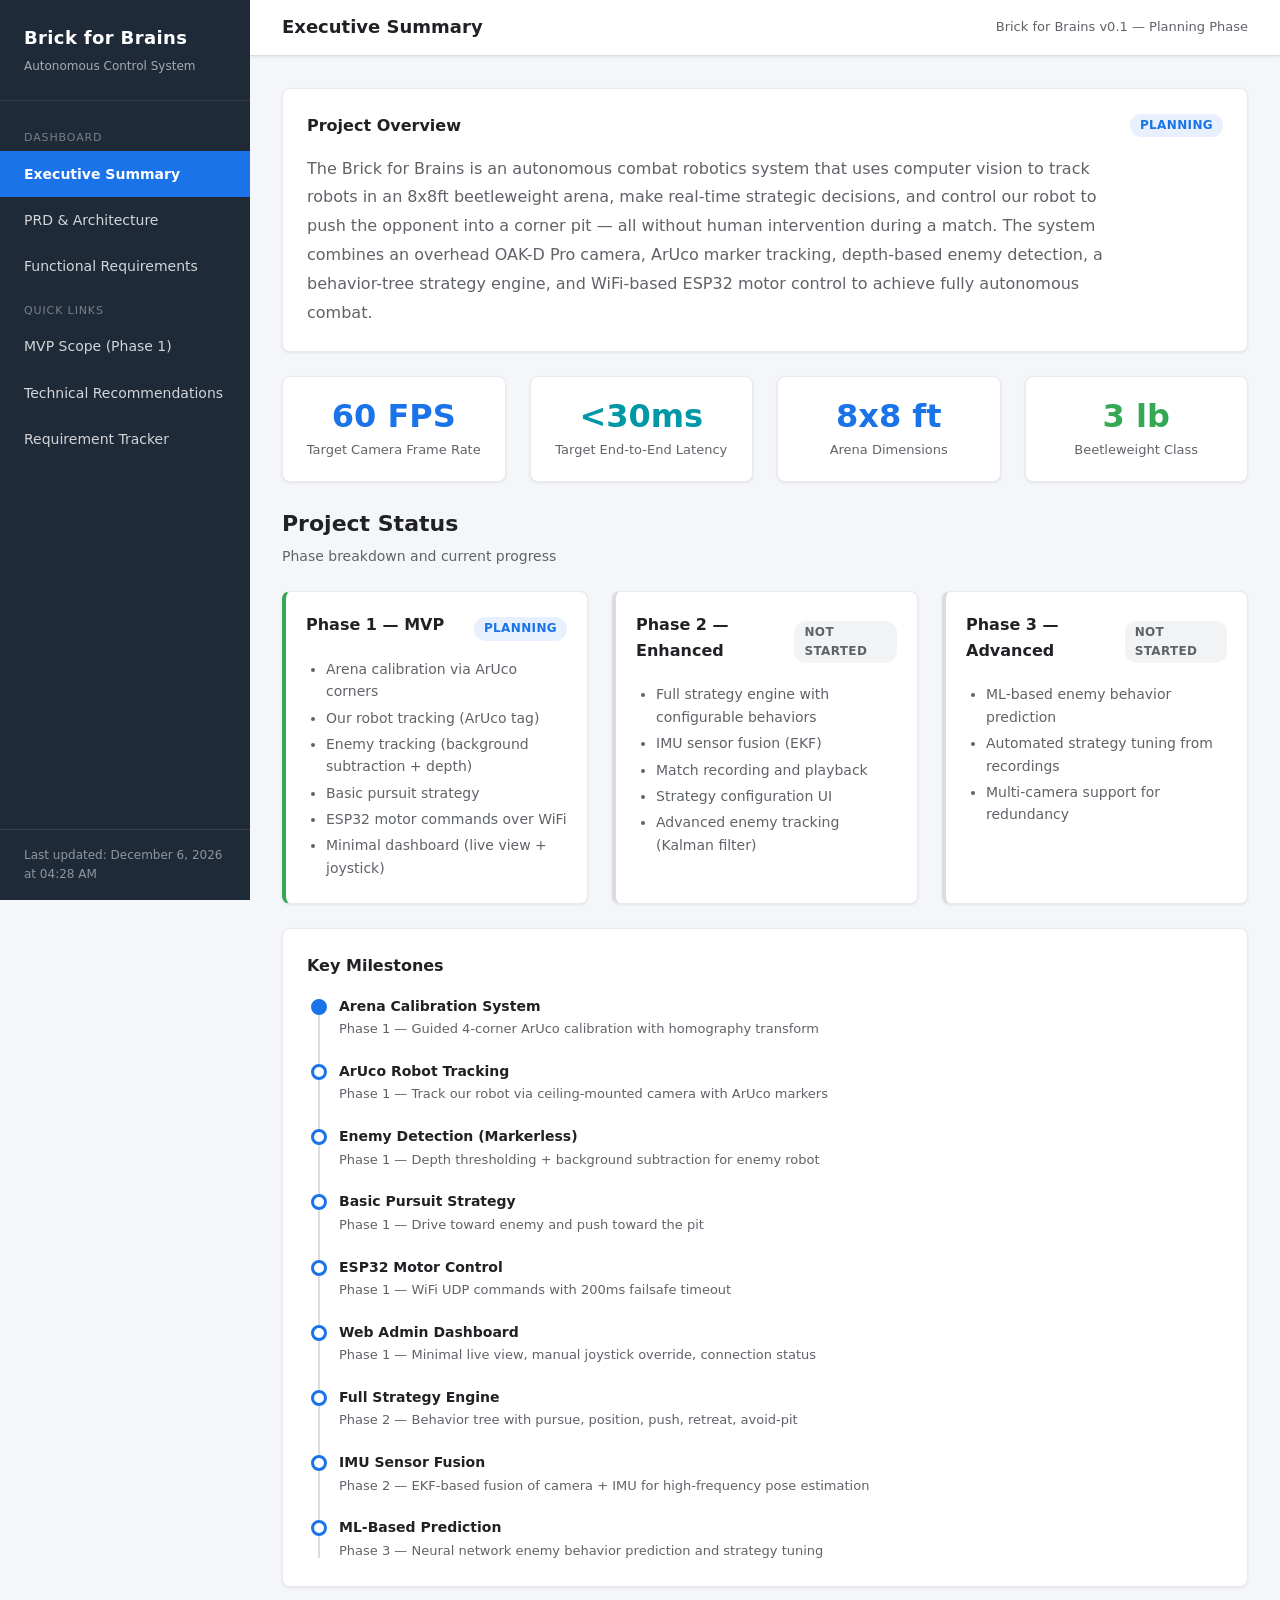
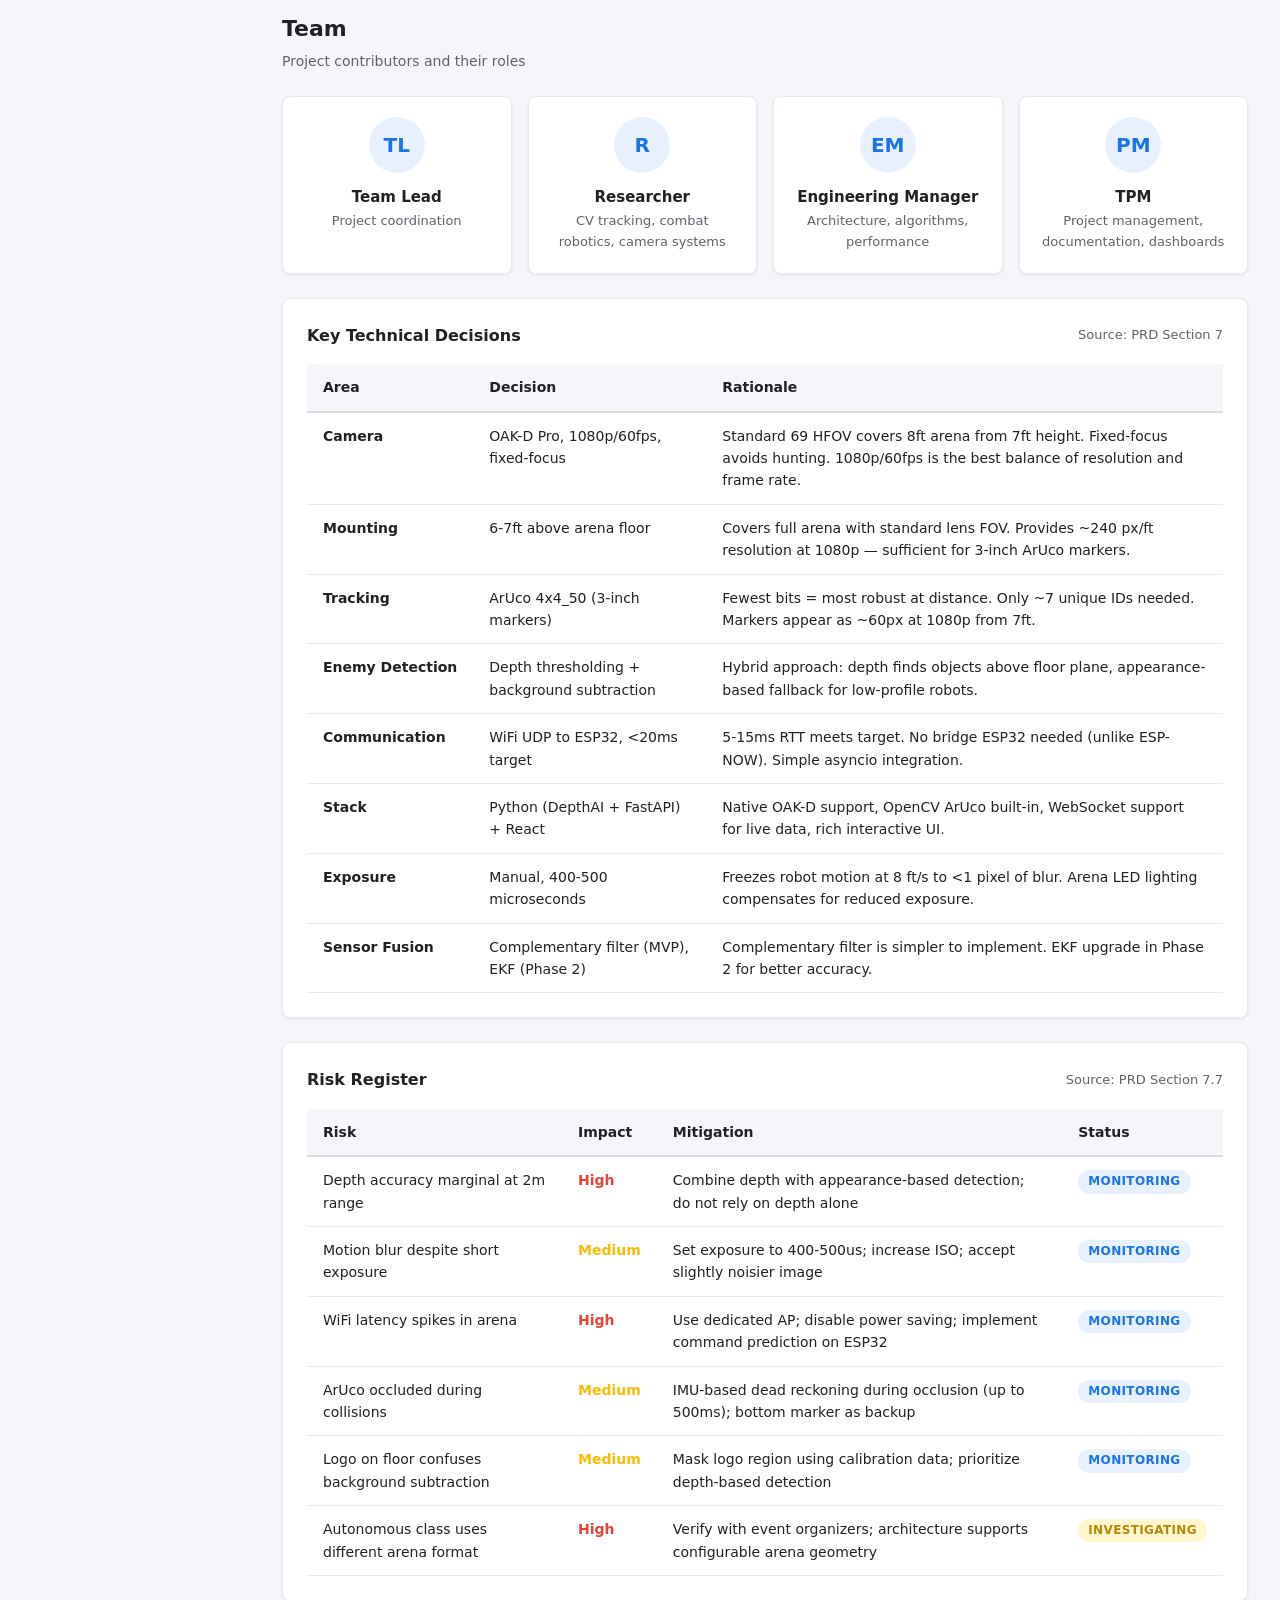
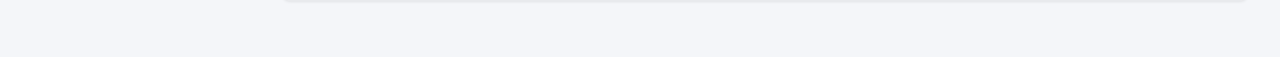
==== dashboard/index.html @ 3bb31a13 "Initial commit: Brick for Brains autonomous combat robot system Webcam CV prototype (ArUco, color, B" ====
<!DOCTYPE html>
<html lang="en">
<head>
  <meta charset="UTF-8">
  <meta name="viewport" content="width=device-width, initial-scale=1.0">
  <title>Executive Summary — Brick for Brains</title>
  <link rel="stylesheet" href="css/styles.css">
</head>
<body>

<!-- Sidebar -->
<aside class="sidebar">
  <div class="sidebar__brand">
    <h1>Brick for Brains</h1>
    <div class="subtitle">Autonomous Control System</div>
  </div>
  <nav class="sidebar__nav">
    <div class="nav-section">Dashboard</div>
    <a href="index.html" class="active">Executive Summary</a>
    <a href="prd.html">PRD &amp; Architecture</a>
    <a href="frd.html">Functional Requirements</a>
    <div class="nav-section">Quick Links</div>
    <a href="prd.html#section-5">MVP Scope (Phase 1)</a>
    <a href="prd.html#section-7">Technical Recommendations</a>
    <a href="frd.html">Requirement Tracker</a>
  </nav>
  <div class="sidebar__footer">
    Last updated: <span id="last-updated">--</span>
  </div>
</aside>

<!-- Mobile overlay -->
<div class="sidebar-overlay"></div>

<!-- Main content -->
<div class="main">

  <!-- Top bar -->
  <header class="topbar">
    <button class="hamburger" aria-label="Toggle navigation">&#9776;</button>
    <div class="topbar__title">Executive Summary</div>
    <div class="topbar__meta">Brick for Brains v0.1 &mdash; Planning Phase</div>
  </header>

  <!-- Content -->
  <div class="content">

    <!-- Project Overview -->
    <div class="card">
      <div class="card__header">
        <h2 class="card__title">Project Overview</h2>
        <span class="badge badge--planning">Planning</span>
      </div>
      <p class="overview-text">
        The Brick for Brains is an autonomous combat robotics system that uses computer vision to track robots in an 8x8ft beetleweight arena, make real-time strategic decisions, and control our robot to push the opponent into a corner pit &mdash; all without human intervention during a match. The system combines an overhead OAK-D Pro camera, ArUco marker tracking, depth-based enemy detection, a behavior-tree strategy engine, and WiFi-based ESP32 motor control to achieve fully autonomous combat.
      </p>
    </div>

    <!-- Key Metrics -->
    <div class="grid grid--4 mb-6">
      <div class="metric-card">
        <div class="metric-card__value">60 FPS</div>
        <div class="metric-card__label">Target Camera Frame Rate</div>
      </div>
      <div class="metric-card metric-card--accent">
        <div class="metric-card__value">&lt;30ms</div>
        <div class="metric-card__label">Target End-to-End Latency</div>
      </div>
      <div class="metric-card">
        <div class="metric-card__value">8x8 ft</div>
        <div class="metric-card__label">Arena Dimensions</div>
      </div>
      <div class="metric-card metric-card--success">
        <div class="metric-card__value">3 lb</div>
        <div class="metric-card__label">Beetleweight Class</div>
      </div>
    </div>

    <!-- Project Status & Phases -->
    <div class="section-header">
      <h2>Project Status</h2>
      <p>Phase breakdown and current progress</p>
    </div>

    <div class="grid grid--3 mb-6">
      <!-- Phase 1 -->
      <div class="phase-card phase-card--active">
        <div style="display:flex;justify-content:space-between;align-items:center;margin-bottom:12px;">
          <h3>Phase 1 &mdash; MVP</h3>
          <span class="badge badge--planning">Planning</span>
        </div>
        <ul>
          <li>Arena calibration via ArUco corners</li>
          <li>Our robot tracking (ArUco tag)</li>
          <li>Enemy tracking (background subtraction + depth)</li>
          <li>Basic pursuit strategy</li>
          <li>ESP32 motor commands over WiFi</li>
          <li>Minimal dashboard (live view + joystick)</li>
        </ul>
      </div>

      <!-- Phase 2 -->
      <div class="phase-card phase-card--future">
        <div style="display:flex;justify-content:space-between;align-items:center;margin-bottom:12px;">
          <h3>Phase 2 &mdash; Enhanced</h3>
          <span class="badge badge--not-started">Not Started</span>
        </div>
        <ul>
          <li>Full strategy engine with configurable behaviors</li>
          <li>IMU sensor fusion (EKF)</li>
          <li>Match recording and playback</li>
          <li>Strategy configuration UI</li>
          <li>Advanced enemy tracking (Kalman filter)</li>
        </ul>
      </div>

      <!-- Phase 3 -->
      <div class="phase-card phase-card--future">
        <div style="display:flex;justify-content:space-between;align-items:center;margin-bottom:12px;">
          <h3>Phase 3 &mdash; Advanced</h3>
          <span class="badge badge--not-started">Not Started</span>
        </div>
        <ul>
          <li>ML-based enemy behavior prediction</li>
          <li>Automated strategy tuning from recordings</li>
          <li>Multi-camera support for redundancy</li>
        </ul>
      </div>
    </div>

    <!-- Milestones Timeline -->
    <div class="card">
      <div class="card__header">
        <h2 class="card__title">Key Milestones</h2>
      </div>
      <div class="timeline">
        <div class="timeline__item">
          <div class="timeline__dot timeline__dot--active"></div>
          <div class="timeline__label">Arena Calibration System</div>
          <div class="timeline__desc">Phase 1 &mdash; Guided 4-corner ArUco calibration with homography transform</div>
        </div>
        <div class="timeline__item">
          <div class="timeline__dot"></div>
          <div class="timeline__label">ArUco Robot Tracking</div>
          <div class="timeline__desc">Phase 1 &mdash; Track our robot via ceiling-mounted camera with ArUco markers</div>
        </div>
        <div class="timeline__item">
          <div class="timeline__dot"></div>
          <div class="timeline__label">Enemy Detection (Markerless)</div>
          <div class="timeline__desc">Phase 1 &mdash; Depth thresholding + background subtraction for enemy robot</div>
        </div>
        <div class="timeline__item">
          <div class="timeline__dot"></div>
          <div class="timeline__label">Basic Pursuit Strategy</div>
          <div class="timeline__desc">Phase 1 &mdash; Drive toward enemy and push toward the pit</div>
        </div>
        <div class="timeline__item">
          <div class="timeline__dot"></div>
          <div class="timeline__label">ESP32 Motor Control</div>
          <div class="timeline__desc">Phase 1 &mdash; WiFi UDP commands with 200ms failsafe timeout</div>
        </div>
        <div class="timeline__item">
          <div class="timeline__dot"></div>
          <div class="timeline__label">Web Admin Dashboard</div>
          <div class="timeline__desc">Phase 1 &mdash; Minimal live view, manual joystick override, connection status</div>
        </div>
        <div class="timeline__item">
          <div class="timeline__dot"></div>
          <div class="timeline__label">Full Strategy Engine</div>
          <div class="timeline__desc">Phase 2 &mdash; Behavior tree with pursue, position, push, retreat, avoid-pit</div>
        </div>
        <div class="timeline__item">
          <div class="timeline__dot"></div>
          <div class="timeline__label">IMU Sensor Fusion</div>
          <div class="timeline__desc">Phase 2 &mdash; EKF-based fusion of camera + IMU for high-frequency pose estimation</div>
        </div>
        <div class="timeline__item">
          <div class="timeline__dot"></div>
          <div class="timeline__label">ML-Based Prediction</div>
          <div class="timeline__desc">Phase 3 &mdash; Neural network enemy behavior prediction and strategy tuning</div>
        </div>
      </div>
    </div>

    <!-- Team Section -->
    <div class="section-header">
      <h2>Team</h2>
      <p>Project contributors and their roles</p>
    </div>
    <div class="team-grid mb-6">
      <div class="team-member">
        <div class="team-member__avatar">TL</div>
        <div class="team-member__name">Team Lead</div>
        <div class="team-member__role">Project coordination</div>
      </div>
      <div class="team-member">
        <div class="team-member__avatar">R</div>
        <div class="team-member__name">Researcher</div>
        <div class="team-member__role">CV tracking, combat robotics, camera systems</div>
      </div>
      <div class="team-member">
        <div class="team-member__avatar">EM</div>
        <div class="team-member__name">Engineering Manager</div>
        <div class="team-member__role">Architecture, algorithms, performance</div>
      </div>
      <div class="team-member">
        <div class="team-member__avatar">PM</div>
        <div class="team-member__name">TPM</div>
        <div class="team-member__role">Project management, documentation, dashboards</div>
      </div>
    </div>

    <!-- Key Technical Decisions -->
    <div class="card">
      <div class="card__header">
        <h2 class="card__title">Key Technical Decisions</h2>
        <span class="text-sm text-secondary">Source: PRD Section 7</span>
      </div>
      <div class="table-wrapper">
        <table class="decisions-table">
          <thead>
            <tr>
              <th>Area</th>
              <th>Decision</th>
              <th>Rationale</th>
            </tr>
          </thead>
          <tbody>
            <tr>
              <td>Camera</td>
              <td>OAK-D Pro, 1080p/60fps, fixed-focus</td>
              <td>Standard 69 HFOV covers 8ft arena from 7ft height. Fixed-focus avoids hunting. 1080p/60fps is the best balance of resolution and frame rate.</td>
            </tr>
            <tr>
              <td>Mounting</td>
              <td>6-7ft above arena floor</td>
              <td>Covers full arena with standard lens FOV. Provides ~240 px/ft resolution at 1080p &mdash; sufficient for 3-inch ArUco markers.</td>
            </tr>
            <tr>
              <td>Tracking</td>
              <td>ArUco 4x4_50 (3-inch markers)</td>
              <td>Fewest bits = most robust at distance. Only ~7 unique IDs needed. Markers appear as ~60px at 1080p from 7ft.</td>
            </tr>
            <tr>
              <td>Enemy Detection</td>
              <td>Depth thresholding + background subtraction</td>
              <td>Hybrid approach: depth finds objects above floor plane, appearance-based fallback for low-profile robots.</td>
            </tr>
            <tr>
              <td>Communication</td>
              <td>WiFi UDP to ESP32, &lt;20ms target</td>
              <td>5-15ms RTT meets target. No bridge ESP32 needed (unlike ESP-NOW). Simple asyncio integration.</td>
            </tr>
            <tr>
              <td>Stack</td>
              <td>Python (DepthAI + FastAPI) + React</td>
              <td>Native OAK-D support, OpenCV ArUco built-in, WebSocket support for live data, rich interactive UI.</td>
            </tr>
            <tr>
              <td>Exposure</td>
              <td>Manual, 400-500 microseconds</td>
              <td>Freezes robot motion at 8 ft/s to &lt;1 pixel of blur. Arena LED lighting compensates for reduced exposure.</td>
            </tr>
            <tr>
              <td>Sensor Fusion</td>
              <td>Complementary filter (MVP), EKF (Phase 2)</td>
              <td>Complementary filter is simpler to implement. EKF upgrade in Phase 2 for better accuracy.</td>
            </tr>
          </tbody>
        </table>
      </div>
    </div>

    <!-- Risk Register -->
    <div class="card">
      <div class="card__header">
        <h2 class="card__title">Risk Register</h2>
        <span class="text-sm text-secondary">Source: PRD Section 7.7</span>
      </div>
      <div class="table-wrapper">
        <table>
          <thead>
            <tr>
              <th>Risk</th>
              <th>Impact</th>
              <th>Mitigation</th>
              <th>Status</th>
            </tr>
          </thead>
          <tbody>
            <tr>
              <td>Depth accuracy marginal at 2m range</td>
              <td><span class="risk-high">High</span></td>
              <td>Combine depth with appearance-based detection; do not rely on depth alone</td>
              <td><span class="badge badge--planning">Monitoring</span></td>
            </tr>
            <tr>
              <td>Motion blur despite short exposure</td>
              <td><span class="risk-medium">Medium</span></td>
              <td>Set exposure to 400-500us; increase ISO; accept slightly noisier image</td>
              <td><span class="badge badge--planning">Monitoring</span></td>
            </tr>
            <tr>
              <td>WiFi latency spikes in arena</td>
              <td><span class="risk-high">High</span></td>
              <td>Use dedicated AP; disable power saving; implement command prediction on ESP32</td>
              <td><span class="badge badge--planning">Monitoring</span></td>
            </tr>
            <tr>
              <td>ArUco occluded during collisions</td>
              <td><span class="risk-medium">Medium</span></td>
              <td>IMU-based dead reckoning during occlusion (up to 500ms); bottom marker as backup</td>
              <td><span class="badge badge--planning">Monitoring</span></td>
            </tr>
            <tr>
              <td>Logo on floor confuses background subtraction</td>
              <td><span class="risk-medium">Medium</span></td>
              <td>Mask logo region using calibration data; prioritize depth-based detection</td>
              <td><span class="badge badge--planning">Monitoring</span></td>
            </tr>
            <tr>
              <td>Autonomous class uses different arena format</td>
              <td><span class="risk-high">High</span></td>
              <td>Verify with event organizers; architecture supports configurable arena geometry</td>
              <td><span class="badge badge--in-progress">Investigating</span></td>
            </tr>
          </tbody>
        </table>
      </div>
    </div>

  </div><!-- /content -->
</div><!-- /main -->

<script src="js/dashboard.js"></script>
</body>
</html>
---- dashboard/css/styles.css ----
/* ============================================================
   Brick for Brains — Dashboard Design System
   ============================================================ */

/* --- CSS Custom Properties (Design Tokens) --- */
:root {
  /* Primary palette */
  --color-primary: #1a73e8;
  --color-primary-dark: #1557b0;
  --color-primary-light: #e8f0fe;

  /* Accent */
  --color-accent: #00bcd4;
  --color-accent-dark: #0097a7;

  /* Status colors */
  --color-success: #34a853;
  --color-warning: #fbbc04;
  --color-danger: #ea4335;
  --color-info: #4285f4;

  /* Neutrals */
  --color-bg: #f4f6f9;
  --color-surface: #ffffff;
  --color-sidebar: #1e2a38;
  --color-sidebar-hover: #2c3e50;
  --color-sidebar-active: #1a73e8;
  --color-text: #202124;
  --color-text-secondary: #5f6368;
  --color-text-light: #ffffff;
  --color-border: #dadce0;
  --color-border-light: #e8eaed;

  /* Typography */
  --font-sans: 'Segoe UI', system-ui, -apple-system, sans-serif;
  --font-mono: 'Cascadia Code', 'Fira Code', 'Consolas', monospace;

  /* Spacing scale */
  --sp-1: 4px;
  --sp-2: 8px;
  --sp-3: 12px;
  --sp-4: 16px;
  --sp-5: 20px;
  --sp-6: 24px;
  --sp-8: 32px;
  --sp-10: 40px;
  --sp-12: 48px;

  /* Sizing */
  --sidebar-width: 250px;
  --header-height: 56px;
  --border-radius: 8px;
  --border-radius-sm: 4px;
  --shadow-sm: 0 1px 3px rgba(0,0,0,.08);
  --shadow-md: 0 2px 8px rgba(0,0,0,.12);
  --shadow-lg: 0 4px 16px rgba(0,0,0,.16);
}

/* --- Reset / Base --- */
*, *::before, *::after { box-sizing: border-box; margin: 0; padding: 0; }

html {
  font-size: 16px;
  scroll-behavior: smooth;
}

body {
  font-family: var(--font-sans);
  color: var(--color-text);
  background: var(--color-bg);
  line-height: 1.6;
  min-height: 100vh;
  display: flex;
}

a { color: var(--color-primary); text-decoration: none; }
a:hover { text-decoration: underline; }

img { max-width: 100%; }

/* --- Layout: Sidebar + Main --- */
.sidebar {
  position: fixed;
  top: 0;
  left: 0;
  bottom: 0;
  width: var(--sidebar-width);
  background: var(--color-sidebar);
  color: var(--color-text-light);
  display: flex;
  flex-direction: column;
  z-index: 100;
  transition: transform .25s ease;
}

.sidebar__brand {
  padding: var(--sp-6);
  border-bottom: 1px solid rgba(255,255,255,.1);
}

.sidebar__brand h1 {
  font-size: 1.125rem;
  font-weight: 700;
  letter-spacing: .02em;
}

.sidebar__brand .subtitle {
  font-size: .75rem;
  color: rgba(255,255,255,.6);
  margin-top: var(--sp-1);
}

.sidebar__nav {
  flex: 1;
  padding: var(--sp-4) 0;
  overflow-y: auto;
}

.sidebar__nav a {
  display: flex;
  align-items: center;
  gap: var(--sp-3);
  padding: var(--sp-3) var(--sp-6);
  color: rgba(255,255,255,.8);
  font-size: .875rem;
  text-decoration: none;
  transition: background .15s, color .15s;
}

.sidebar__nav a:hover {
  background: var(--color-sidebar-hover);
  color: #fff;
  text-decoration: none;
}

.sidebar__nav a.active {
  background: var(--color-sidebar-active);
  color: #fff;
  font-weight: 600;
}

.sidebar__nav .nav-section {
  padding: var(--sp-3) var(--sp-6) var(--sp-1);
  font-size: .6875rem;
  text-transform: uppercase;
  letter-spacing: .08em;
  color: rgba(255,255,255,.4);
}

.sidebar__footer {
  padding: var(--sp-4) var(--sp-6);
  border-top: 1px solid rgba(255,255,255,.1);
  font-size: .75rem;
  color: rgba(255,255,255,.5);
}

/* Main content area */
.main {
  margin-left: var(--sidebar-width);
  flex: 1;
  min-height: 100vh;
  display: flex;
  flex-direction: column;
}

/* Top header bar */
.topbar {
  position: sticky;
  top: 0;
  height: var(--header-height);
  background: var(--color-surface);
  border-bottom: 1px solid var(--color-border);
  display: flex;
  align-items: center;
  justify-content: space-between;
  padding: 0 var(--sp-8);
  z-index: 50;
  box-shadow: var(--shadow-sm);
}

.topbar__title {
  font-size: 1.125rem;
  font-weight: 600;
}

.topbar__meta {
  font-size: .8125rem;
  color: var(--color-text-secondary);
}

/* Mobile hamburger */
.hamburger {
  display: none;
  background: none;
  border: none;
  color: var(--color-text);
  font-size: 1.5rem;
  cursor: pointer;
  padding: var(--sp-2);
}

/* Page content */
.content {
  flex: 1;
  padding: var(--sp-8);
  max-width: 1400px;
  width: 100%;
}

/* --- Cards --- */
.card {
  background: var(--color-surface);
  border: 1px solid var(--color-border-light);
  border-radius: var(--border-radius);
  box-shadow: var(--shadow-sm);
  padding: var(--sp-6);
  margin-bottom: var(--sp-6);
}

.card__header {
  display: flex;
  align-items: center;
  justify-content: space-between;
  margin-bottom: var(--sp-4);
}

.card__title {
  font-size: 1rem;
  font-weight: 600;
  color: var(--color-text);
}

.card__subtitle {
  font-size: .8125rem;
  color: var(--color-text-secondary);
}

/* --- Grid Layouts --- */
.grid {
  display: grid;
  gap: var(--sp-6);
}

.grid--2 { grid-template-columns: repeat(2, 1fr); }
.grid--3 { grid-template-columns: repeat(3, 1fr); }
.grid--4 { grid-template-columns: repeat(4, 1fr); }

/* --- Metric Cards --- */
.metric-card {
  background: var(--color-surface);
  border: 1px solid var(--color-border-light);
  border-radius: var(--border-radius);
  box-shadow: var(--shadow-sm);
  padding: var(--sp-5);
  text-align: center;
}

.metric-card__value {
  font-size: 2rem;
  font-weight: 700;
  color: var(--color-primary);
  line-height: 1.2;
}

.metric-card__label {
  font-size: .8125rem;
  color: var(--color-text-secondary);
  margin-top: var(--sp-1);
}

.metric-card--accent .metric-card__value { color: var(--color-accent-dark); }
.metric-card--success .metric-card__value { color: var(--color-success); }
.metric-card--warning .metric-card__value { color: var(--color-warning); }

/* --- Status Badges --- */
.badge {
  display: inline-block;
  padding: 2px 10px;
  border-radius: 12px;
  font-size: .75rem;
  font-weight: 600;
  text-transform: uppercase;
  letter-spacing: .03em;
}

.badge--planning { background: #e8f0fe; color: #1a73e8; }
.badge--in-progress { background: #fef7cd; color: #b8860b; }
.badge--complete { background: #e6f4ea; color: #137333; }
.badge--not-started { background: #f1f3f4; color: #5f6368; }
.badge--p0 { background: #fce8e6; color: #c5221f; }
.badge--p1 { background: #fef7cd; color: #b8860b; }
.badge--p2 { background: #e8f0fe; color: #1a73e8; }

/* --- Tables --- */
.table-wrapper {
  overflow-x: auto;
  -webkit-overflow-scrolling: touch;
}

table {
  width: 100%;
  border-collapse: collapse;
  font-size: .875rem;
}

thead th {
  background: var(--color-bg);
  border-bottom: 2px solid var(--color-border);
  padding: var(--sp-3) var(--sp-4);
  text-align: left;
  font-weight: 600;
  white-space: nowrap;
  position: sticky;
  top: 0;
}

tbody td {
  padding: var(--sp-3) var(--sp-4);
  border-bottom: 1px solid var(--color-border-light);
  vertical-align: top;
}

tbody tr:hover {
  background: var(--color-primary-light);
}

/* --- Timeline --- */
.timeline {
  position: relative;
  padding-left: var(--sp-8);
}

.timeline::before {
  content: '';
  position: absolute;
  left: 11px;
  top: 4px;
  bottom: 4px;
  width: 2px;
  background: var(--color-border);
}

.timeline__item {
  position: relative;
  padding-bottom: var(--sp-5);
}

.timeline__item:last-child { padding-bottom: 0; }

.timeline__dot {
  position: absolute;
  left: calc(-1 * var(--sp-8) + 4px);
  top: 4px;
  width: 16px;
  height: 16px;
  border-radius: 50%;
  border: 3px solid var(--color-primary);
  background: var(--color-surface);
}

.timeline__dot--complete {
  background: var(--color-success);
  border-color: var(--color-success);
}

.timeline__dot--active {
  background: var(--color-primary);
  border-color: var(--color-primary);
}

.timeline__label {
  font-weight: 600;
  font-size: .875rem;
}

.timeline__desc {
  font-size: .8125rem;
  color: var(--color-text-secondary);
  margin-top: 2px;
}

/* --- Tabs (for FRD filters) --- */
.tabs {
  display: flex;
  gap: var(--sp-2);
  flex-wrap: wrap;
  margin-bottom: var(--sp-5);
}

.tab-btn {
  background: var(--color-surface);
  border: 1px solid var(--color-border);
  border-radius: var(--border-radius-sm);
  padding: var(--sp-2) var(--sp-4);
  font-size: .8125rem;
  font-weight: 500;
  cursor: pointer;
  transition: background .15s, border-color .15s;
  font-family: var(--font-sans);
  color: var(--color-text);
}

.tab-btn:hover {
  border-color: var(--color-primary);
  color: var(--color-primary);
}

.tab-btn.active {
  background: var(--color-primary);
  color: #fff;
  border-color: var(--color-primary);
}

/* Filter bar */
.filter-bar {
  display: flex;
  gap: var(--sp-4);
  flex-wrap: wrap;
  margin-bottom: var(--sp-5);
  align-items: center;
}

.filter-bar label {
  font-size: .8125rem;
  font-weight: 600;
  color: var(--color-text-secondary);
}

.filter-bar select,
.filter-bar input[type="text"] {
  font-family: var(--font-sans);
  font-size: .875rem;
  padding: var(--sp-2) var(--sp-3);
  border: 1px solid var(--color-border);
  border-radius: var(--border-radius-sm);
  background: var(--color-surface);
  color: var(--color-text);
  min-width: 160px;
}

.filter-bar select:focus,
.filter-bar input[type="text"]:focus {
  outline: none;
  border-color: var(--color-primary);
  box-shadow: 0 0 0 2px rgba(26,115,232,.2);
}

/* Search */
.search-input {
  position: relative;
}

.search-input input {
  padding-left: var(--sp-8);
}

/* --- PRD Content Styles --- */
.prd-content h1 {
  font-size: 1.75rem;
  font-weight: 700;
  margin: var(--sp-8) 0 var(--sp-4);
  padding-bottom: var(--sp-3);
  border-bottom: 2px solid var(--color-primary);
  color: var(--color-text);
}

.prd-content h2 {
  font-size: 1.375rem;
  font-weight: 700;
  margin: var(--sp-8) 0 var(--sp-4);
  color: var(--color-text);
}

.prd-content h3 {
  font-size: 1.125rem;
  font-weight: 600;
  margin: var(--sp-6) 0 var(--sp-3);
  color: var(--color-text);
}

.prd-content h4 {
  font-size: 1rem;
  font-weight: 600;
  margin: var(--sp-5) 0 var(--sp-2);
  color: var(--color-text-secondary);
}

.prd-content p {
  margin-bottom: var(--sp-4);
}

.prd-content ul, .prd-content ol {
  margin-bottom: var(--sp-4);
  padding-left: var(--sp-6);
}

.prd-content li {
  margin-bottom: var(--sp-2);
}

.prd-content strong {
  font-weight: 600;
}

.prd-content pre {
  background: #1e2a38;
  color: #e8eaed;
  padding: var(--sp-5);
  border-radius: var(--border-radius);
  overflow-x: auto;
  font-family: var(--font-mono);
  font-size: .8125rem;
  line-height: 1.5;
  margin-bottom: var(--sp-5);
}

.prd-content code {
  font-family: var(--font-mono);
  font-size: .875em;
  background: var(--color-bg);
  padding: 1px 5px;
  border-radius: 3px;
}

.prd-content pre code {
  background: none;
  padding: 0;
}

.prd-content table {
  margin-bottom: var(--sp-5);
}

.prd-content blockquote {
  border-left: 4px solid var(--color-primary);
  padding-left: var(--sp-4);
  color: var(--color-text-secondary);
  margin-bottom: var(--sp-4);
}

.prd-content hr {
  border: none;
  border-top: 1px solid var(--color-border);
  margin: var(--sp-8) 0;
}

/* --- Table of Contents (PRD page sidebar) --- */
.prd-layout {
  display: grid;
  grid-template-columns: 240px 1fr;
  gap: var(--sp-8);
  align-items: start;
}

.toc {
  position: sticky;
  top: calc(var(--header-height) + var(--sp-6));
  max-height: calc(100vh - var(--header-height) - var(--sp-12));
  overflow-y: auto;
  padding-right: var(--sp-4);
}

.toc__title {
  font-size: .75rem;
  font-weight: 700;
  text-transform: uppercase;
  letter-spacing: .08em;
  color: var(--color-text-secondary);
  margin-bottom: var(--sp-3);
}

.toc a {
  display: block;
  padding: var(--sp-1) 0;
  font-size: .8125rem;
  color: var(--color-text-secondary);
  border-left: 2px solid transparent;
  padding-left: var(--sp-3);
  transition: color .15s, border-color .15s;
}

.toc a:hover {
  color: var(--color-primary);
  text-decoration: none;
}

.toc a.active {
  color: var(--color-primary);
  border-left-color: var(--color-primary);
  font-weight: 600;
}

.toc a.toc--indent {
  padding-left: var(--sp-6);
  font-size: .75rem;
}

.toc a.toc--indent-2 {
  padding-left: calc(var(--sp-6) + var(--sp-4));
  font-size: .75rem;
}

/* --- Architecture Diagram (CSS version) --- */
.arch-diagram {
  background: var(--color-bg);
  border: 1px solid var(--color-border);
  border-radius: var(--border-radius);
  padding: var(--sp-6);
  margin: var(--sp-5) 0;
}

.arch-diagram__box {
  border: 2px solid var(--color-primary);
  border-radius: var(--border-radius);
  padding: var(--sp-4);
  background: var(--color-surface);
  text-align: center;
  font-size: .8125rem;
  font-weight: 600;
}

.arch-diagram__box--accent {
  border-color: var(--color-accent-dark);
}

.arch-diagram__box--secondary {
  border-color: var(--color-text-secondary);
}

/* --- Team roster --- */
.team-grid {
  display: grid;
  grid-template-columns: repeat(auto-fill, minmax(220px, 1fr));
  gap: var(--sp-4);
}

.team-member {
  background: var(--color-surface);
  border: 1px solid var(--color-border-light);
  border-radius: var(--border-radius);
  padding: var(--sp-5);
  text-align: center;
  box-shadow: var(--shadow-sm);
}

.team-member__avatar {
  width: 56px;
  height: 56px;
  border-radius: 50%;
  background: var(--color-primary-light);
  color: var(--color-primary);
  display: inline-flex;
  align-items: center;
  justify-content: center;
  font-size: 1.25rem;
  font-weight: 700;
  margin-bottom: var(--sp-3);
}

.team-member__name {
  font-weight: 600;
  font-size: .9375rem;
}

.team-member__role {
  font-size: .8125rem;
  color: var(--color-text-secondary);
  margin-top: 2px;
}

/* --- Key Decisions Table --- */
.decisions-table td:first-child {
  font-weight: 600;
  white-space: nowrap;
  width: 140px;
}

/* --- FRD requirement row expand --- */
.fr-row { cursor: pointer; }
.fr-row:hover { background: var(--color-primary-light); }

.fr-detail {
  display: none;
  background: var(--color-bg);
}

.fr-detail.open {
  display: table-row;
}

.fr-detail td {
  padding: var(--sp-4) var(--sp-4) var(--sp-4) var(--sp-8);
}

.fr-detail__inner {
  font-size: .8125rem;
  line-height: 1.7;
}

.fr-detail__inner dt {
  font-weight: 600;
  color: var(--color-text-secondary);
  margin-top: var(--sp-3);
}

.fr-detail__inner dt:first-child {
  margin-top: 0;
}

.fr-detail__inner dd {
  margin-left: 0;
}

/* --- Section Headers --- */
.section-header {
  margin-bottom: var(--sp-6);
}

.section-header h2 {
  font-size: 1.375rem;
  font-weight: 700;
  margin-bottom: var(--sp-1);
}

.section-header p {
  font-size: .875rem;
  color: var(--color-text-secondary);
}

/* --- Phase Cards --- */
.phase-card {
  background: var(--color-surface);
  border: 1px solid var(--color-border-light);
  border-left: 4px solid var(--color-primary);
  border-radius: var(--border-radius);
  padding: var(--sp-5);
  box-shadow: var(--shadow-sm);
}

.phase-card--active {
  border-left-color: var(--color-success);
}

.phase-card--future {
  border-left-color: var(--color-border);
}

.phase-card h3 {
  font-size: 1rem;
  font-weight: 600;
  margin-bottom: var(--sp-2);
}

.phase-card ul {
  padding-left: var(--sp-5);
  font-size: .875rem;
  color: var(--color-text-secondary);
}

.phase-card ul li {
  margin-bottom: var(--sp-1);
}

/* --- Count badge (for filter results) --- */
.count-badge {
  background: var(--color-primary);
  color: #fff;
  font-size: .6875rem;
  font-weight: 700;
  padding: 1px 7px;
  border-radius: 10px;
  margin-left: var(--sp-2);
}

/* --- Responsive --- */
@media (max-width: 1024px) {
  .grid--4 { grid-template-columns: repeat(2, 1fr); }
  .grid--3 { grid-template-columns: repeat(2, 1fr); }
  .prd-layout { grid-template-columns: 1fr; }
  .toc {
    position: static;
    max-height: none;
    margin-bottom: var(--sp-6);
    padding: var(--sp-4);
    background: var(--color-surface);
    border: 1px solid var(--color-border-light);
    border-radius: var(--border-radius);
  }
}

@media (max-width: 768px) {
  .sidebar {
    transform: translateX(-100%);
  }

  .sidebar.open {
    transform: translateX(0);
  }

  .main {
    margin-left: 0;
  }

  .hamburger {
    display: block;
  }

  .content {
    padding: var(--sp-4);
  }

  .grid--4, .grid--3, .grid--2 {
    grid-template-columns: 1fr;
  }

  .topbar {
    padding: 0 var(--sp-4);
  }

  .team-grid {
    grid-template-columns: 1fr 1fr;
  }
}

@media (max-width: 480px) {
  .team-grid {
    grid-template-columns: 1fr;
  }
}

/* --- Print Styles --- */
@media print {
  .sidebar, .topbar, .hamburger, .filter-bar, .tabs {
    display: none !important;
  }

  .main {
    margin-left: 0 !important;
  }

  .content {
    padding: 0 !important;
    max-width: 100% !important;
  }

  body {
    background: #fff;
    color: #000;
    font-size: 11pt;
  }

  .card {
    box-shadow: none;
    border: 1px solid #ccc;
    break-inside: avoid;
  }

  table {
    font-size: 9pt;
  }

  .prd-content pre {
    background: #f5f5f5;
    color: #000;
    border: 1px solid #ccc;
  }

  .prd-layout {
    display: block;
  }

  .toc {
    display: none;
  }

  a { color: #000; }
  a[href]::after { content: none !important; }
}

/* --- Overlay for mobile sidebar --- */
.sidebar-overlay {
  display: none;
  position: fixed;
  inset: 0;
  background: rgba(0,0,0,.4);
  z-index: 90;
}

.sidebar-overlay.open {
  display: block;
}

/* --- Utility classes --- */
.text-center { text-align: center; }
.text-right { text-align: right; }
.text-secondary { color: var(--color-text-secondary); }
.text-sm { font-size: .8125rem; }
.mt-2 { margin-top: var(--sp-2); }
.mt-4 { margin-top: var(--sp-4); }
.mt-6 { margin-top: var(--sp-6); }
.mt-8 { margin-top: var(--sp-8); }
.mb-2 { margin-bottom: var(--sp-2); }
.mb-4 { margin-bottom: var(--sp-4); }
.mb-6 { margin-bottom: var(--sp-6); }
.mb-8 { margin-bottom: var(--sp-8); }
.fw-600 { font-weight: 600; }
.gap-4 { gap: var(--sp-4); }

/* Status dot */
.status-dot {
  display: inline-block;
  width: 10px;
  height: 10px;
  border-radius: 50%;
  margin-right: var(--sp-2);
}

.status-dot--green { background: var(--color-success); }
.status-dot--yellow { background: var(--color-warning); }
.status-dot--red { background: var(--color-danger); }
.status-dot--blue { background: var(--color-info); }
.status-dot--gray { background: var(--color-border); }

/* Expandable chevron */
.chevron {
  display: inline-block;
  width: 0;
  height: 0;
  border-left: 5px solid transparent;
  border-right: 5px solid transparent;
  border-top: 6px solid var(--color-text-secondary);
  transition: transform .2s;
  margin-right: var(--sp-2);
}

.chevron.open {
  transform: rotate(180deg);
}

/* Overview summary paragraph */
.overview-text {
  font-size: 1rem;
  line-height: 1.8;
  color: var(--color-text-secondary);
  max-width: 800px;
}

/* Risk impact colors in tables */
.risk-high { color: var(--color-danger); font-weight: 600; }
.risk-medium { color: var(--color-warning); font-weight: 600; }
.risk-low { color: var(--color-success); font-weight: 600; }
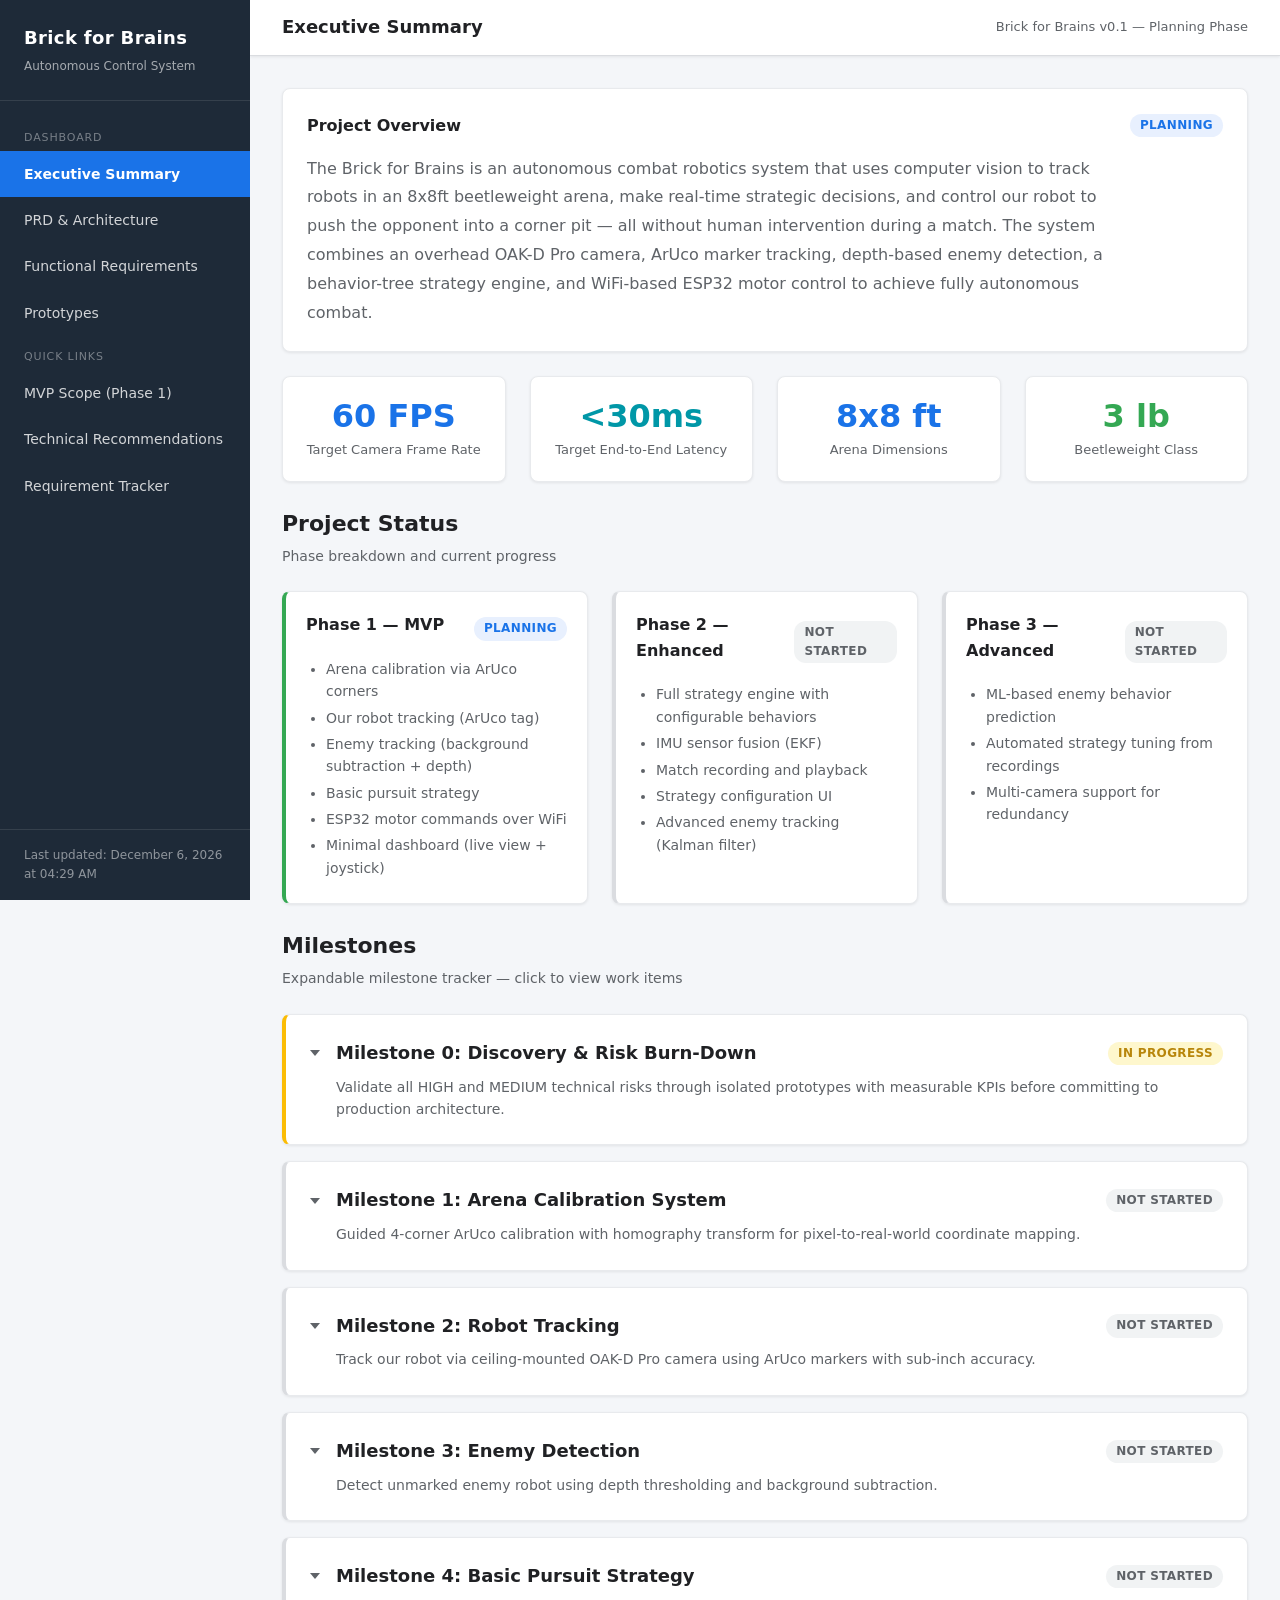
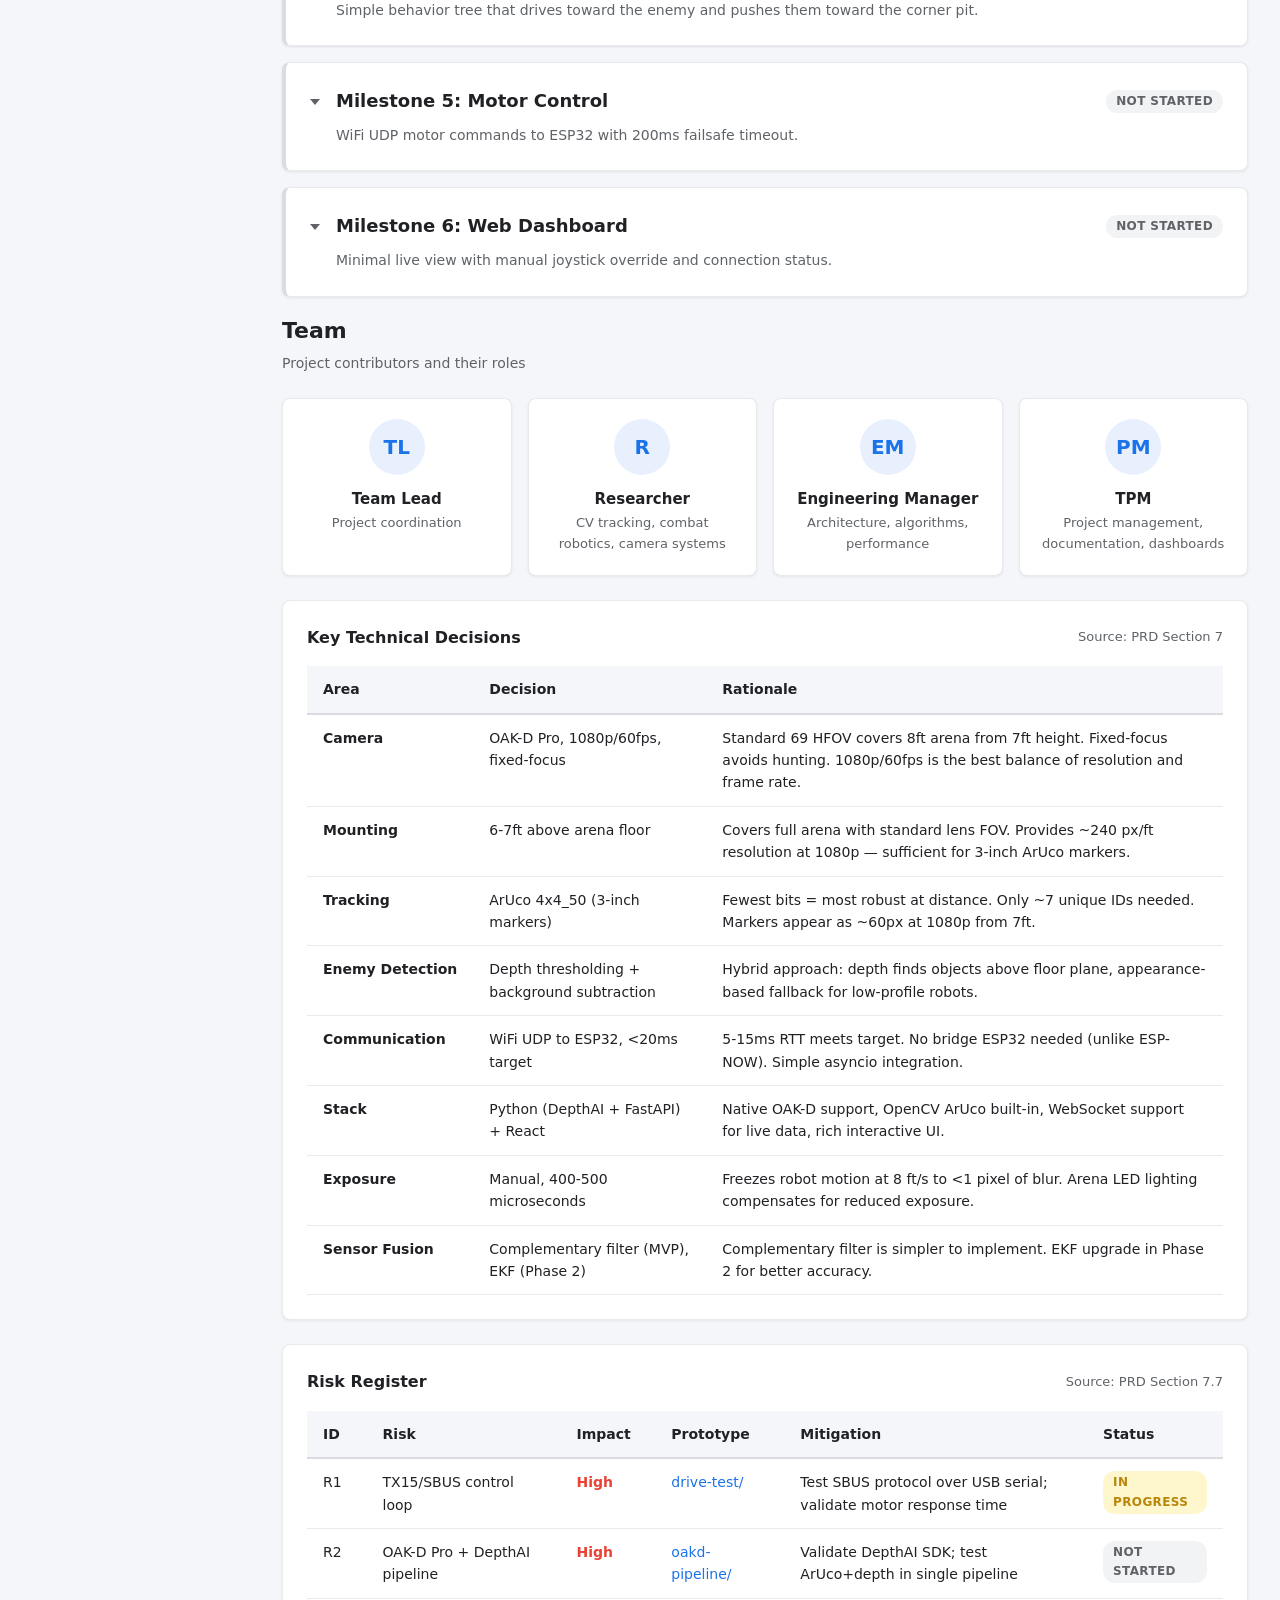
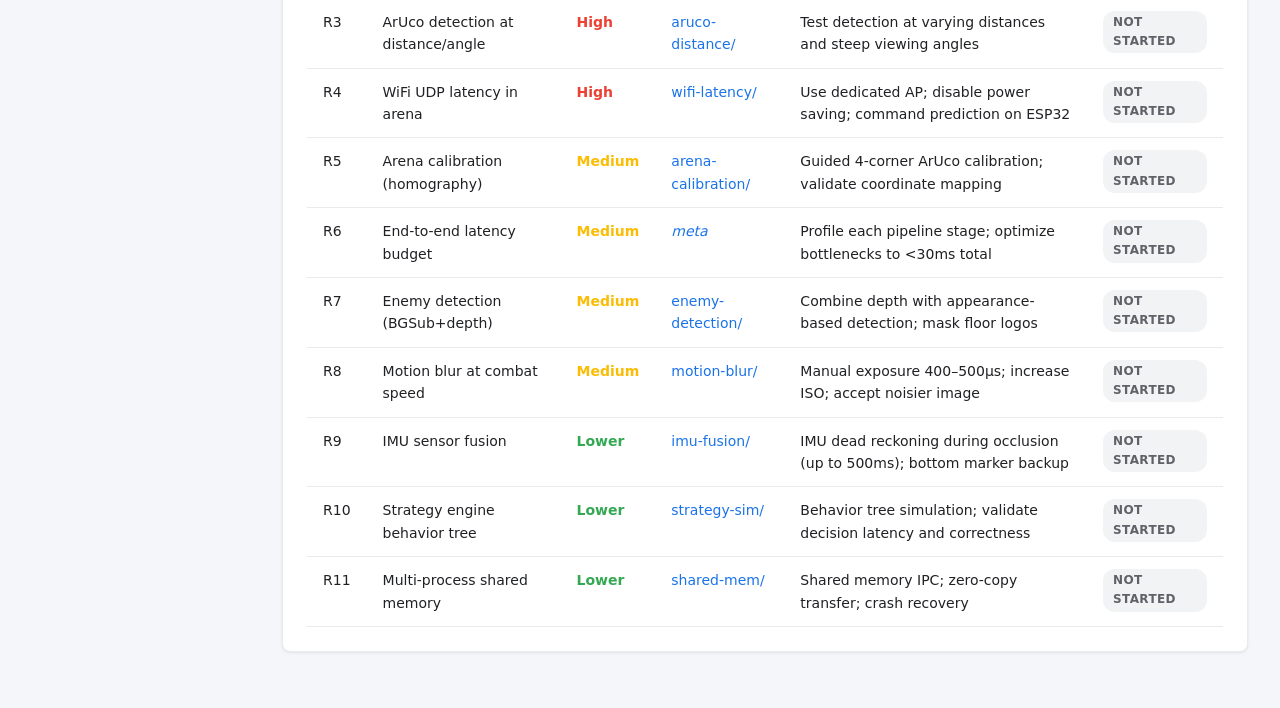
==== commit 5d94004a: "Add risk burn-down dashboard, expandable prototypes, and milestones tracker - Add prototypes.html wi" ====
--- a/dashboard/index.html
+++ b/dashboard/index.html
@@ -5,6 +5,82 @@
   <meta name="viewport" content="width=device-width, initial-scale=1.0">
   <title>Executive Summary — Brick for Brains</title>
   <link rel="stylesheet" href="css/styles.css">
+  <style>
+    /* Milestone accordion styles (mirrors proto-accordion from prototypes.html) */
+    .milestone-card {
+      background: var(--color-surface);
+      border: 1px solid var(--color-border-light);
+      border-radius: var(--border-radius);
+      box-shadow: var(--shadow-sm);
+      padding: var(--sp-6);
+      margin-bottom: var(--sp-4);
+    }
+    .milestone-accordion__header {
+      cursor: pointer;
+      user-select: none;
+    }
+    .milestone-accordion__trigger {
+      display: flex;
+      align-items: center;
+      justify-content: space-between;
+      flex-wrap: wrap;
+      gap: var(--sp-2);
+    }
+    .milestone-accordion__trigger-left {
+      display: flex;
+      align-items: center;
+      gap: var(--sp-2);
+    }
+    .milestone-accordion__title {
+      font-size: 1.125rem;
+      font-weight: 700;
+      color: var(--color-text);
+    }
+    .milestone-accordion__desc {
+      font-size: .875rem;
+      color: var(--color-text-secondary);
+      line-height: 1.6;
+      margin: var(--sp-2) 0 0 26px;
+    }
+    .milestone-accordion__details {
+      display: none;
+      margin-top: var(--sp-5);
+      padding-top: var(--sp-5);
+      border-top: 1px solid var(--color-border-light);
+    }
+    .milestone-accordion.open .milestone-accordion__details {
+      display: block;
+    }
+    .milestone-accordion.open .chevron {
+      transform: rotate(180deg);
+    }
+    .milestone-section {
+      margin-bottom: var(--sp-5);
+    }
+    .milestone-section:last-child {
+      margin-bottom: 0;
+    }
+    .milestone-section__label {
+      font-size: .75rem;
+      font-weight: 700;
+      text-transform: uppercase;
+      letter-spacing: .06em;
+      color: var(--color-text-secondary);
+      margin-bottom: var(--sp-2);
+    }
+    .milestone-section ul {
+      padding-left: var(--sp-5);
+      font-size: .875rem;
+      color: var(--color-text);
+      line-height: 1.7;
+      list-style: none;
+    }
+    .milestone-section ul li {
+      margin-bottom: var(--sp-1);
+      display: flex;
+      align-items: center;
+    }
+  </style>
 </head>
 <body>
 
@@ -19,6 +95,7 @@
     <a href="index.html" class="active">Executive Summary</a>
     <a href="prd.html">PRD &amp; Architecture</a>
     <a href="frd.html">Functional Requirements</a>
+    <a href="prototypes.html">Prototypes</a>
     <div class="nav-section">Quick Links</div>
     <a href="prd.html#section-5">MVP Scope (Phase 1)</a>
     <a href="prd.html#section-7">Technical Recommendations</a>
@@ -128,56 +205,218 @@
       </div>
     </div>
 
-    <!-- Milestones Timeline -->
-    <div class="card">
-      <div class="card__header">
-        <h2 class="card__title">Key Milestones</h2>
-      </div>
-      <div class="timeline">
-        <div class="timeline__item">
-          <div class="timeline__dot timeline__dot--active"></div>
-          <div class="timeline__label">Arena Calibration System</div>
-          <div class="timeline__desc">Phase 1 &mdash; Guided 4-corner ArUco calibration with homography transform</div>
-        </div>
-        <div class="timeline__item">
-          <div class="timeline__dot"></div>
-          <div class="timeline__label">ArUco Robot Tracking</div>
-          <div class="timeline__desc">Phase 1 &mdash; Track our robot via ceiling-mounted camera with ArUco markers</div>
-        </div>
-        <div class="timeline__item">
-          <div class="timeline__dot"></div>
-          <div class="timeline__label">Enemy Detection (Markerless)</div>
-          <div class="timeline__desc">Phase 1 &mdash; Depth thresholding + background subtraction for enemy robot</div>
-        </div>
-        <div class="timeline__item">
-          <div class="timeline__dot"></div>
-          <div class="timeline__label">Basic Pursuit Strategy</div>
-          <div class="timeline__desc">Phase 1 &mdash; Drive toward enemy and push toward the pit</div>
-        </div>
-        <div class="timeline__item">
-          <div class="timeline__dot"></div>
-          <div class="timeline__label">ESP32 Motor Control</div>
-          <div class="timeline__desc">Phase 1 &mdash; WiFi UDP commands with 200ms failsafe timeout</div>
-        </div>
-        <div class="timeline__item">
-          <div class="timeline__dot"></div>
-          <div class="timeline__label">Web Admin Dashboard</div>
-          <div class="timeline__desc">Phase 1 &mdash; Minimal live view, manual joystick override, connection status</div>
-        </div>
-        <div class="timeline__item">
-          <div class="timeline__dot"></div>
-          <div class="timeline__label">Full Strategy Engine</div>
-          <div class="timeline__desc">Phase 2 &mdash; Behavior tree with pursue, position, push, retreat, avoid-pit</div>
-        </div>
-        <div class="timeline__item">
-          <div class="timeline__dot"></div>
-          <div class="timeline__label">IMU Sensor Fusion</div>
-          <div class="timeline__desc">Phase 2 &mdash; EKF-based fusion of camera + IMU for high-frequency pose estimation</div>
-        </div>
-        <div class="timeline__item">
-          <div class="timeline__dot"></div>
-          <div class="timeline__label">ML-Based Prediction</div>
-          <div class="timeline__desc">Phase 3 &mdash; Neural network enemy behavior prediction and strategy tuning</div>
+    <!-- Milestones — work items updated after planning sessions -->
+    <div class="section-header">
+      <h2>Milestones</h2>
+      <p>Expandable milestone tracker &mdash; click to view work items</p>
+    </div>
+
+    <!-- Milestone 0: Discovery & Risk Burn-Down -->
+    <div class="milestone-card milestone-accordion" style="border-left: 4px solid var(--color-warning);">
+      <div class="milestone-accordion__header" onclick="this.parentElement.classList.toggle('open')">
+        <div class="milestone-accordion__trigger">
+          <div class="milestone-accordion__trigger-left">
+            <span class="chevron"></span>
+            <span class="milestone-accordion__title">Milestone 0: Discovery &amp; Risk Burn-Down</span>
+          </div>
+          <span class="badge badge--in-progress">In Progress</span>
+        </div>
+        <p class="milestone-accordion__desc">Validate all HIGH and MEDIUM technical risks through isolated prototypes with measurable KPIs before committing to production architecture.</p>
+      </div>
+      <div class="milestone-accordion__details">
+        <div class="milestone-section">
+          <div class="milestone-section__label">Phase</div>
+          <p style="font-size:.875rem; color:var(--color-text); margin:0;">Pre-Phase 1</p>
+        </div>
+        <div class="milestone-section">
+          <div class="milestone-section__label">Work Items</div>
+          <ul>
+            <li><span class="status-dot status-dot--green"></span> CV tracking prototype &mdash; ArUco, BGSub, Kalman, threaded capture</li>
+            <li><span class="status-dot status-dot--yellow"></span> TX15 drive test &mdash; SBUS motor control, blocked on USB driver</li>
+            <li><span class="status-dot status-dot--gray"></span> OAK-D Pro pipeline &mdash; DepthAI SDK, ArUco+depth single pipeline</li>
+            <li><span class="status-dot status-dot--gray"></span> ArUco distance/angle test &mdash; detection at 7ft, steep angles</li>
+            <li><span class="status-dot status-dot--gray"></span> WiFi UDP latency test &mdash; RTT, packet loss, arena conditions</li>
+            <li><span class="status-dot status-dot--gray"></span> Arena calibration &mdash; homography, coordinate mapping</li>
+            <li><span class="status-dot status-dot--gray"></span> Enemy detection &mdash; BGSub + depth, false positive handling</li>
+            <li><span class="status-dot status-dot--gray"></span> Motion blur test &mdash; ArUco at combat speeds, exposure tuning</li>
+            <li><span class="status-dot status-dot--gray"></span> IMU sensor fusion &mdash; dead reckoning during occlusion</li>
+            <li><span class="status-dot status-dot--gray"></span> Strategy simulator &mdash; behavior tree, decision latency</li>
+            <li><span class="status-dot status-dot--gray"></span> Shared memory pipeline &mdash; IPC, zero-copy, crash recovery</li>
+          </ul>
+        </div>
+      </div>
+    </div>
+
+    <!-- Milestone 1: Arena Calibration System -->
+    <div class="milestone-card milestone-accordion" style="border-left: 4px solid var(--color-border);">
+      <div class="milestone-accordion__header" onclick="this.parentElement.classList.toggle('open')">
+        <div class="milestone-accordion__trigger">
+          <div class="milestone-accordion__trigger-left">
+            <span class="chevron"></span>
+            <span class="milestone-accordion__title">Milestone 1: Arena Calibration System</span>
+          </div>
+          <span class="badge badge--not-started">Not Started</span>
+        </div>
+        <p class="milestone-accordion__desc">Guided 4-corner ArUco calibration with homography transform for pixel-to-real-world coordinate mapping.</p>
+      </div>
+      <div class="milestone-accordion__details">
+        <div class="milestone-section">
+          <div class="milestone-section__label">Phase</div>
+          <p style="font-size:.875rem; color:var(--color-text); margin:0;">Phase 1 &mdash; MVP</p>
+        </div>
+        <div class="milestone-section">
+          <div class="milestone-section__label">Work Items</div>
+          <ul>
+            <li><span class="status-dot status-dot--gray"></span> Calibration wizard UI</li>
+            <li><span class="status-dot status-dot--gray"></span> Homography computation and validation</li>
+            <li><span class="status-dot status-dot--gray"></span> Coordinate transform API</li>
+            <li><span class="status-dot status-dot--gray"></span> Persistence (save/load calibration)</li>
+          </ul>
+        </div>
+      </div>
+    </div>
+
+    <!-- Milestone 2: Robot Tracking -->
+    <div class="milestone-card milestone-accordion" style="border-left: 4px solid var(--color-border);">
+      <div class="milestone-accordion__header" onclick="this.parentElement.classList.toggle('open')">
+        <div class="milestone-accordion__trigger">
+          <div class="milestone-accordion__trigger-left">
+            <span class="chevron"></span>
+            <span class="milestone-accordion__title">Milestone 2: Robot Tracking</span>
+          </div>
+          <span class="badge badge--not-started">Not Started</span>
+        </div>
+        <p class="milestone-accordion__desc">Track our robot via ceiling-mounted OAK-D Pro camera using ArUco markers with sub-inch accuracy.</p>
+      </div>
+      <div class="milestone-accordion__details">
+        <div class="milestone-section">
+          <div class="milestone-section__label">Phase</div>
+          <p style="font-size:.875rem; color:var(--color-text); margin:0;">Phase 1 &mdash; MVP</p>
+        </div>
+        <div class="milestone-section">
+          <div class="milestone-section__label">Work Items</div>
+          <ul>
+            <li><span class="status-dot status-dot--gray"></span> OAK-D Pro integration (DepthAI pipeline)</li>
+            <li><span class="status-dot status-dot--gray"></span> ArUco detection + pose estimation</li>
+            <li><span class="status-dot status-dot--gray"></span> Kalman filter for smoothing</li>
+            <li><span class="status-dot status-dot--gray"></span> Position/heading API for strategy engine</li>
+          </ul>
+        </div>
+      </div>
+    </div>
+
+    <!-- Milestone 3: Enemy Detection -->
+    <div class="milestone-card milestone-accordion" style="border-left: 4px solid var(--color-border);">
+      <div class="milestone-accordion__header" onclick="this.parentElement.classList.toggle('open')">
+        <div class="milestone-accordion__trigger">
+          <div class="milestone-accordion__trigger-left">
+            <span class="chevron"></span>
+            <span class="milestone-accordion__title">Milestone 3: Enemy Detection</span>
+          </div>
+          <span class="badge badge--not-started">Not Started</span>
+        </div>
+        <p class="milestone-accordion__desc">Detect unmarked enemy robot using depth thresholding and background subtraction.</p>
+      </div>
+      <div class="milestone-accordion__details">
+        <div class="milestone-section">
+          <div class="milestone-section__label">Phase</div>
+          <p style="font-size:.875rem; color:var(--color-text); margin:0;">Phase 1 &mdash; MVP</p>
+        </div>
+        <div class="milestone-section">
+          <div class="milestone-section__label">Work Items</div>
+          <ul>
+            <li><span class="status-dot status-dot--gray"></span> Depth-based object detection</li>
+            <li><span class="status-dot status-dot--gray"></span> Background subtraction fallback</li>
+            <li><span class="status-dot status-dot--gray"></span> Floor logo masking</li>
+            <li><span class="status-dot status-dot--gray"></span> Enemy position/size API</li>
+          </ul>
+        </div>
+      </div>
+    </div>
+
+    <!-- Milestone 4: Basic Pursuit Strategy -->
+    <div class="milestone-card milestone-accordion" style="border-left: 4px solid var(--color-border);">
+      <div class="milestone-accordion__header" onclick="this.parentElement.classList.toggle('open')">
+        <div class="milestone-accordion__trigger">
+          <div class="milestone-accordion__trigger-left">
+            <span class="chevron"></span>
+            <span class="milestone-accordion__title">Milestone 4: Basic Pursuit Strategy</span>
+          </div>
+          <span class="badge badge--not-started">Not Started</span>
+        </div>
+        <p class="milestone-accordion__desc">Simple behavior tree that drives toward the enemy and pushes them toward the corner pit.</p>
+      </div>
+      <div class="milestone-accordion__details">
+        <div class="milestone-section">
+          <div class="milestone-section__label">Phase</div>
+          <p style="font-size:.875rem; color:var(--color-text); margin:0;">Phase 1 &mdash; MVP</p>
+        </div>
+        <div class="milestone-section">
+          <div class="milestone-section__label">Work Items</div>
+          <ul>
+            <li><span class="status-dot status-dot--gray"></span> Behavior tree framework</li>
+            <li><span class="status-dot status-dot--gray"></span> Pursue behavior</li>
+            <li><span class="status-dot status-dot--gray"></span> Push-to-pit behavior</li>
+            <li><span class="status-dot status-dot--gray"></span> Pit avoidance for our robot</li>
+          </ul>
+        </div>
+      </div>
+    </div>
+
+    <!-- Milestone 5: Motor Control -->
+    <div class="milestone-card milestone-accordion" style="border-left: 4px solid var(--color-border);">
+      <div class="milestone-accordion__header" onclick="this.parentElement.classList.toggle('open')">
+        <div class="milestone-accordion__trigger">
+          <div class="milestone-accordion__trigger-left">
+            <span class="chevron"></span>
+            <span class="milestone-accordion__title">Milestone 5: Motor Control</span>
+          </div>
+          <span class="badge badge--not-started">Not Started</span>
+        </div>
+        <p class="milestone-accordion__desc">WiFi UDP motor commands to ESP32 with 200ms failsafe timeout.</p>
+      </div>
+      <div class="milestone-accordion__details">
+        <div class="milestone-section">
+          <div class="milestone-section__label">Phase</div>
+          <p style="font-size:.875rem; color:var(--color-text); margin:0;">Phase 1 &mdash; MVP</p>
+        </div>
+        <div class="milestone-section">
+          <div class="milestone-section__label">Work Items</div>
+          <ul>
+            <li><span class="status-dot status-dot--gray"></span> ESP32 UDP command protocol</li>
+            <li><span class="status-dot status-dot--gray"></span> Motor mixing (differential drive)</li>
+            <li><span class="status-dot status-dot--gray"></span> Failsafe timeout (200ms)</li>
+            <li><span class="status-dot status-dot--gray"></span> Command rate limiting</li>
+          </ul>
+        </div>
+      </div>
+    </div>
+
+    <!-- Milestone 6: Web Dashboard -->
+    <div class="milestone-card milestone-accordion" style="border-left: 4px solid var(--color-border);">
+      <div class="milestone-accordion__header" onclick="this.parentElement.classList.toggle('open')">
+        <div class="milestone-accordion__trigger">
+          <div class="milestone-accordion__trigger-left">
+            <span class="chevron"></span>
+            <span class="milestone-accordion__title">Milestone 6: Web Dashboard</span>
+          </div>
+          <span class="badge badge--not-started">Not Started</span>
+        </div>
+        <p class="milestone-accordion__desc">Minimal live view with manual joystick override and connection status.</p>
+      </div>
+      <div class="milestone-accordion__details">
+        <div class="milestone-section">
+          <div class="milestone-section__label">Phase</div>
+          <p style="font-size:.875rem; color:var(--color-text); margin:0;">Phase 1 &mdash; MVP</p>
+        </div>
+        <div class="milestone-section">
+          <div class="milestone-section__label">Work Items</div>
+          <ul>
+            <li><span class="status-dot status-dot--gray"></span> Live camera feed (WebSocket)</li>
+            <li><span class="status-dot status-dot--gray"></span> Manual joystick override</li>
+            <li><span class="status-dot status-dot--gray"></span> Connection status indicators</li>
+            <li><span class="status-dot status-dot--gray"></span> Match start/stop controls</li>
+          </ul>
         </div>
       </div>
     </div>
@@ -281,48 +520,102 @@
         <table>
           <thead>
             <tr>
+              <th style="width:40px">ID</th>
               <th>Risk</th>
               <th>Impact</th>
+              <th>Prototype</th>
               <th>Mitigation</th>
               <th>Status</th>
             </tr>
           </thead>
           <tbody>
             <tr>
-              <td>Depth accuracy marginal at 2m range</td>
+              <td>R1</td>
+              <td>TX15/SBUS control loop</td>
               <td><span class="risk-high">High</span></td>
-              <td>Combine depth with appearance-based detection; do not rely on depth alone</td>
-              <td><span class="badge badge--planning">Monitoring</span></td>
-            </tr>
-            <tr>
-              <td>Motion blur despite short exposure</td>
+              <td><a href="prototypes.html">drive-test/</a></td>
+              <td>Test SBUS protocol over USB serial; validate motor response time</td>
+              <td><span class="badge badge--in-progress">In Progress</span></td>
+            </tr>
+            <tr>
+              <td>R2</td>
+              <td>OAK-D Pro + DepthAI pipeline</td>
+              <td><span class="risk-high">High</span></td>
+              <td><a href="prototypes.html">oakd-pipeline/</a></td>
+              <td>Validate DepthAI SDK; test ArUco+depth in single pipeline</td>
+              <td><span class="badge badge--not-started">Not Started</span></td>
+            </tr>
+            <tr>
+              <td>R3</td>
+              <td>ArUco detection at distance/angle</td>
+              <td><span class="risk-high">High</span></td>
+              <td><a href="prototypes.html">aruco-distance/</a></td>
+              <td>Test detection at varying distances and steep viewing angles</td>
+              <td><span class="badge badge--not-started">Not Started</span></td>
+            </tr>
+            <tr>
+              <td>R4</td>
+              <td>WiFi UDP latency in arena</td>
+              <td><span class="risk-high">High</span></td>
+              <td><a href="prototypes.html">wifi-latency/</a></td>
+              <td>Use dedicated AP; disable power saving; command prediction on ESP32</td>
+              <td><span class="badge badge--not-started">Not Started</span></td>
+            </tr>
+            <tr>
+              <td>R5</td>
+              <td>Arena calibration (homography)</td>
               <td><span class="risk-medium">Medium</span></td>
-              <td>Set exposure to 400-500us; increase ISO; accept slightly noisier image</td>
-              <td><span class="badge badge--planning">Monitoring</span></td>
-            </tr>
-            <tr>
-              <td>WiFi latency spikes in arena</td>
-              <td><span class="risk-high">High</span></td>
-              <td>Use dedicated AP; disable power saving; implement command prediction on ESP32</td>
-              <td><span class="badge badge--planning">Monitoring</span></td>
-            </tr>
-            <tr>
-              <td>ArUco occluded during collisions</td>
+              <td><a href="prototypes.html">arena-calibration/</a></td>
+              <td>Guided 4-corner ArUco calibration; validate coordinate mapping</td>
+              <td><span class="badge badge--not-started">Not Started</span></td>
+            </tr>
+            <tr>
+              <td>R6</td>
+              <td>End-to-end latency budget</td>
               <td><span class="risk-medium">Medium</span></td>
-              <td>IMU-based dead reckoning during occlusion (up to 500ms); bottom marker as backup</td>
-              <td><span class="badge badge--planning">Monitoring</span></td>
-            </tr>
-            <tr>
-              <td>Logo on floor confuses background subtraction</td>
+              <td><a href="prototypes.html"><em>meta</em></a></td>
+              <td>Profile each pipeline stage; optimize bottlenecks to &lt;30ms total</td>
+              <td><span class="badge badge--not-started">Not Started</span></td>
+            </tr>
+            <tr>
+              <td>R7</td>
+              <td>Enemy detection (BGSub+depth)</td>
               <td><span class="risk-medium">Medium</span></td>
-              <td>Mask logo region using calibration data; prioritize depth-based detection</td>
-              <td><span class="badge badge--planning">Monitoring</span></td>
-            </tr>
-            <tr>
-              <td>Autonomous class uses different arena format</td>
-              <td><span class="risk-high">High</span></td>
-              <td>Verify with event organizers; architecture supports configurable arena geometry</td>
-              <td><span class="badge badge--in-progress">Investigating</span></td>
+              <td><a href="prototypes.html">enemy-detection/</a></td>
+              <td>Combine depth with appearance-based detection; mask floor logos</td>
+              <td><span class="badge badge--not-started">Not Started</span></td>
+            </tr>
+            <tr>
+              <td>R8</td>
+              <td>Motion blur at combat speed</td>
+              <td><span class="risk-medium">Medium</span></td>
+              <td><a href="prototypes.html">motion-blur/</a></td>
+              <td>Manual exposure 400&ndash;500&mu;s; increase ISO; accept noisier image</td>
+              <td><span class="badge badge--not-started">Not Started</span></td>
+            </tr>
+            <tr>
+              <td>R9</td>
+              <td>IMU sensor fusion</td>
+              <td><span class="risk-low">Lower</span></td>
+              <td><a href="prototypes.html">imu-fusion/</a></td>
+              <td>IMU dead reckoning during occlusion (up to 500ms); bottom marker backup</td>
+              <td><span class="badge badge--not-started">Not Started</span></td>
+            </tr>
+            <tr>
+              <td>R10</td>
+              <td>Strategy engine behavior tree</td>
+              <td><span class="risk-low">Lower</span></td>
+              <td><a href="prototypes.html">strategy-sim/</a></td>
+              <td>Behavior tree simulation; validate decision latency and correctness</td>
+              <td><span class="badge badge--not-started">Not Started</span></td>
+            </tr>
+            <tr>
+              <td>R11</td>
+              <td>Multi-process shared memory</td>
+              <td><span class="risk-low">Lower</span></td>
+              <td><a href="prototypes.html">shared-mem/</a></td>
+              <td>Shared memory IPC; zero-copy transfer; crash recovery</td>
+              <td><span class="badge badge--not-started">Not Started</span></td>
             </tr>
           </tbody>
         </table>
